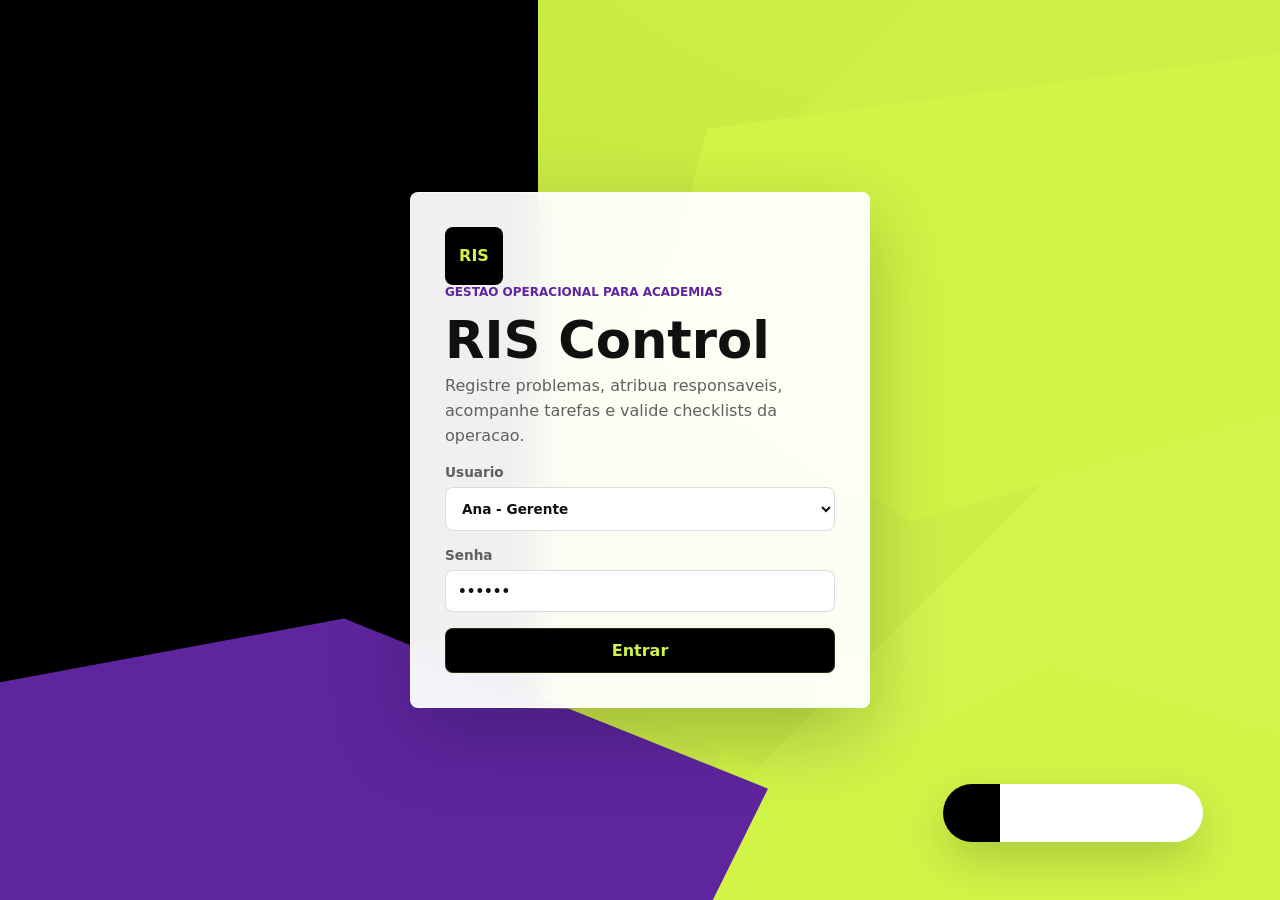
==== ris-control.html @ 6d999259 "Add files via upload" ====
<!doctype html>
<html lang="pt-BR">
  <head>
    <meta charset="utf-8">
    <meta name="viewport" content="width=device-width, initial-scale=1">
    <title>RIS Control | Gestao Operacional</title>
    <link rel="stylesheet" href="ris-control.css">
  </head>
  <body>
    <div id="loginView" class="login-shell">
      <section class="login-panel">
        <div class="brand-mark">RIS</div>
        <p class="eyebrow">Gestao operacional para academias</p>
        <h1>RIS Control</h1>
        <p class="login-copy">Registre problemas, atribua responsaveis, acompanhe tarefas e valide checklists da operacao.</p>

        <form id="loginForm" class="login-form">
          <label>
            Usuario
            <select id="loginUser">
              <option value="ana">Ana - Gerente</option>
              <option value="bruno">Bruno - Professor</option>
              <option value="carla">Carla - Lider Limpeza</option>
              <option value="diego">Diego - Administrador</option>
            </select>
          </label>
          <label>
            Senha
            <input type="password" value="123456" aria-label="Senha">
          </label>
          <button class="primary-action" type="submit">Entrar</button>
        </form>
      </section>
    </div>

    <div id="appView" class="app-shell hidden">
      <aside class="sidebar">
        <div class="side-brand">
          <span class="brand-mark small">RIS</span>
          <div>
            <strong>RIS Control</strong>
            <small>GR8 Operacao</small>
          </div>
        </div>
        <nav class="side-nav" aria-label="Navegacao principal">
          <button class="nav-item active" type="button" data-view="dashboard">Inicio</button>
          <button class="nav-item" type="button" data-view="ris">RIS</button>
          <button class="nav-item" type="button" data-view="tasks">Tarefas</button>
          <button class="nav-item" type="button" data-view="checklists">Checklists</button>
          <button class="nav-item manager-only" type="button" data-view="manager">Gerencia</button>
        </nav>
        <button id="resetDemo" class="ghost-action" type="button">Restaurar demo</button>
      </aside>

      <main class="main-panel">
        <header class="topbar">
          <div>
            <p id="todayLabel" class="eyebrow"></p>
            <h2 id="viewTitle">Inicio</h2>
          </div>
          <div class="topbar-actions">
            <button id="newRisButton" class="primary-action compact" type="button">Novo RIS</button>
            <button id="logoutButton" class="ghost-action compact" type="button">Sair</button>
          </div>
        </header>

        <section id="dashboardView" class="view active-view">
          <div class="metric-grid">
            <article class="metric-card">
              <span>RIS abertos</span>
              <strong id="metricOpenRis">0</strong>
            </article>
            <article class="metric-card danger">
              <span>Atrasados</span>
              <strong id="metricLate">0</strong>
            </article>
            <article class="metric-card">
              <span>Minhas tarefas</span>
              <strong id="metricMyTasks">0</strong>
            </article>
            <article class="metric-card ok">
              <span>Checklists hoje</span>
              <strong id="metricChecklist">0</strong>
            </article>
          </div>

          <div class="content-grid">
            <section class="panel">
              <div class="panel-head">
                <h3>RIS prioritarios</h3>
                <button class="text-action" type="button" data-view-jump="ris">Ver todos</button>
              </div>
              <div id="priorityRisList" class="item-list"></div>
            </section>

            <section class="panel">
              <div class="panel-head">
                <h3>Minhas pendencias</h3>
                <button class="text-action" type="button" data-view-jump="tasks">Ver tarefas</button>
              </div>
              <div id="myTaskList" class="item-list"></div>
            </section>
          </div>
        </section>

        <section id="risView" class="view">
          <div class="toolbar">
            <label>
              Status
              <select id="risStatusFilter">
                <option value="all">Todos</option>
                <option>Reportado</option>
                <option>Em analise</option>
                <option>Aguardando responsavel</option>
                <option>Em execucao</option>
                <option>Solucionado</option>
                <option>Cancelado com justificativa</option>
                <option>Reaberto</option>
              </select>
            </label>
            <label>
              Gravidade
              <select id="risSeverityFilter">
                <option value="all">Todas</option>
                <option>Baixa</option>
                <option>Media</option>
                <option>Alta</option>
                <option>Critica</option>
              </select>
            </label>
          </div>
          <div id="risList" class="record-list"></div>
        </section>

        <section id="tasksView" class="view">
          <div class="toolbar">
            <label>
              Filtro
              <select id="taskFilter">
                <option value="mine">Minhas tarefas</option>
                <option value="open">Abertas</option>
                <option value="late">Atrasadas</option>
                <option value="done">Concluidas</option>
                <option value="all">Todas</option>
              </select>
            </label>
          </div>
          <div id="taskList" class="record-list"></div>
        </section>

        <section id="checklistsView" class="view">
          <div id="checklistList" class="checklist-grid"></div>
        </section>

        <section id="managerView" class="view">
          <div class="content-grid">
            <section class="panel">
              <h3>RIS por status</h3>
              <div id="statusBreakdown" class="breakdown-list"></div>
            </section>
            <section class="panel">
              <h3>Setores com mais problemas</h3>
              <div id="sectorBreakdown" class="breakdown-list"></div>
            </section>
          </div>
          <section class="panel audit-panel">
            <h3>Historico recente</h3>
            <div id="auditList" class="audit-list"></div>
          </section>
        </section>
      </main>
    </div>

    <dialog id="risDialog">
      <form id="risForm" class="dialog-card">
        <div class="dialog-head">
          <div>
            <p class="eyebrow">Registro de Incidencia e Solucao</p>
            <h3>Novo RIS</h3>
          </div>
          <button class="icon-action" type="button" data-close-dialog>x</button>
        </div>
        <label>
          O que aconteceu?
          <input id="risTitle" required maxlength="80" placeholder="Ex.: Esteira 03 fazendo barulho">
        </label>
        <label>
          Descricao
          <textarea id="risDescription" required rows="4" placeholder="Descreva o problema com detalhes"></textarea>
        </label>
        <div class="form-grid">
          <label>
            Local
            <input id="risLocation" required placeholder="Sala de musculacao">
          </label>
          <label>
            Setor
            <select id="risSector">
              <option>Equipamentos</option>
              <option>Recepcao</option>
              <option>Limpeza</option>
              <option>Manutencao</option>
              <option>Comercial</option>
              <option>Professores</option>
            </select>
          </label>
          <label>
            Categoria
            <select id="risCategory">
              <option>Equipamentos</option>
              <option>Limpeza</option>
              <option>Estrutura fisica</option>
              <option>Ar-condicionado</option>
              <option>Iluminacao</option>
              <option>Catraca/acesso</option>
              <option>Atendimento</option>
              <option>Seguranca</option>
              <option>Sistema/software</option>
              <option>Outros</option>
            </select>
          </label>
          <label>
            Gravidade
            <select id="risSeverity">
              <option>Baixa</option>
              <option>Media</option>
              <option>Alta</option>
              <option>Critica</option>
            </select>
          </label>
        </div>
        <label>
          Evidencia
          <input id="risEvidence" type="file" accept="image/*,video/*">
        </label>
        <div class="dialog-actions">
          <button class="ghost-action" type="button" data-close-dialog>Cancelar</button>
          <button class="primary-action" type="submit">Enviar RIS</button>
        </div>
      </form>
    </dialog>

    <dialog id="detailDialog">
      <div class="dialog-card detail-card">
        <div class="dialog-head">
          <div>
            <p id="detailMeta" class="eyebrow"></p>
            <h3 id="detailTitle"></h3>
          </div>
          <button class="icon-action" type="button" data-close-detail>x</button>
        </div>
        <div id="detailBody"></div>
      </div>
    </dialog>

    <script src="ris-control.js"></script>
  </body>
</html>
---- ris-control.css ----
:root {
  --bg: #000000;
  --panel: #ffffff;
  --panel-strong: #f4f6f1;
  --ink: #101010;
  --muted: #606060;
  --line: rgba(96, 96, 96, 0.22);
  --lime: #d1f446;
  --lime-soft: #efffc0;
  --purple: #5f259f;
  --purple-deep: #421773;
  --cool-gray: #606060;
  --dark-gray: #151515;
  --blue: #3e75a8;
  --amber: #b26a00;
  --red: #cf3c3c;
  --green: #d1f446;
  --green-strong: #9dc02b;
  --shadow: 0 28px 80px rgba(0, 0, 0, 0.22);
  font-family: Inter, ui-sans-serif, system-ui, -apple-system, BlinkMacSystemFont, "Segoe UI", sans-serif;
}

* {
  box-sizing: border-box;
}

body {
  margin: 0;
  min-height: 100vh;
  background:
    radial-gradient(1100px 620px at 78% -14%, rgba(209, 244, 70, 0.78), transparent 64%),
    linear-gradient(135deg, #000000 0%, #000000 42%, #606060 42%, #606060 70%, #ffffff 70%);
  color: var(--ink);
  overflow-x: hidden;
}

body::before {
  content: "";
  position: fixed;
  z-index: -1;
  inset: auto -18vw -22vw -10vw;
  height: 44vw;
  min-height: 360px;
  background:
    linear-gradient(115deg, rgba(95, 37, 159, 0.96), rgba(95, 37, 159, 0.96) 48%, rgba(209, 244, 70, 0.9) 48%, rgba(209, 244, 70, 0.9));
  clip-path: polygon(0 38%, 13% 24%, 27% 35%, 43% 12%, 57% 30%, 72% 8%, 88% 22%, 100% 10%, 100% 100%, 0 100%);
  opacity: 0.95;
}

body::after {
  content: "";
  position: fixed;
  z-index: -1;
  top: 42px;
  right: -90px;
  width: min(58vw, 720px);
  height: min(38vw, 480px);
  background: var(--lime);
  clip-path: polygon(8% 18%, 100% 0, 92% 76%, 36% 100%, 0 62%);
  opacity: 0.9;
}

button,
input,
select,
textarea {
  font: inherit;
}

button {
  cursor: pointer;
}

.hidden {
  display: none !important;
}

.login-shell {
  position: relative;
  overflow: hidden;
  min-height: 100vh;
  display: grid;
  place-items: center;
  padding: 24px;
  background:
    linear-gradient(90deg, #000000 0 42%, rgba(209, 244, 70, 0.96) 42% 100%);
}

.login-shell::before {
  content: "";
  position: absolute;
  left: -12vw;
  bottom: -16vw;
  width: 72vw;
  height: 38vw;
  min-height: 320px;
  background: var(--purple);
  clip-path: polygon(0 19%, 54% 0, 100% 35%, 83% 100%, 0 100%);
}

.login-shell::after {
  content: "";
  position: absolute;
  right: 6vw;
  bottom: 58px;
  width: 260px;
  height: 58px;
  border-radius: 999px;
  background: linear-gradient(90deg, #000000 0 22%, #ffffff 22% 100%);
  box-shadow: 0 18px 48px rgba(0, 0, 0, 0.18);
}

.login-panel {
  position: relative;
  z-index: 1;
  width: min(460px, 100%);
  padding: 34px;
  border-radius: 8px;
  border: 1px solid rgba(255, 255, 255, 0.58);
  background: rgba(255, 255, 255, 0.94);
  box-shadow: var(--shadow);
  backdrop-filter: blur(18px);
}

.brand-mark {
  width: 58px;
  height: 58px;
  display: grid;
  place-items: center;
  border-radius: 8px;
  background: #000000;
  color: var(--lime);
  font-weight: 900;
  letter-spacing: 0;
}

.brand-mark.small {
  width: 42px;
  height: 42px;
  font-size: 0.8rem;
}

.eyebrow {
  margin: 0 0 8px;
  color: var(--purple);
  font-size: 0.75rem;
  font-weight: 800;
  letter-spacing: 0;
  text-transform: uppercase;
}

h1,
h2,
h3,
p {
  margin-top: 0;
}

.login-panel h1 {
  margin: 16px 0 8px;
  font-size: clamp(2rem, 7vw, 3.2rem);
  line-height: 1;
}

.login-copy {
  color: var(--muted);
  line-height: 1.55;
}

.login-form,
.dialog-card {
  display: grid;
  gap: 16px;
}

label {
  display: grid;
  gap: 7px;
  color: var(--muted);
  font-size: 0.85rem;
  font-weight: 700;
}

input,
select,
textarea {
  width: 100%;
  border: 1px solid var(--line);
  border-radius: 8px;
  padding: 12px;
  background: #ffffff;
  color: var(--ink);
  outline: none;
}

textarea {
  resize: vertical;
}

input:focus,
select:focus,
textarea:focus {
  border-color: var(--lime);
  box-shadow: 0 0 0 3px rgba(209, 244, 70, 0.35);
}

.primary-action,
.ghost-action,
.text-action,
.icon-action {
  border: 0;
  border-radius: 8px;
  font-weight: 800;
}

.primary-action {
  padding: 13px 18px;
  background: #000000;
  color: var(--lime);
  box-shadow: inset 0 0 0 1px rgba(209, 244, 70, 0.18);
}

.primary-action:hover {
  background: var(--purple);
  color: #ffffff;
}

.ghost-action {
  padding: 12px 14px;
  background: rgba(96, 96, 96, 0.12);
  color: var(--ink);
}

.text-action {
  padding: 8px 0;
  background: transparent;
  color: var(--purple);
}

.icon-action {
  width: 38px;
  height: 38px;
  background: var(--panel-strong);
  color: var(--ink);
  font-size: 1.4rem;
  line-height: 1;
}

.compact {
  padding: 10px 13px;
}

.app-shell {
  position: relative;
  min-height: 100vh;
  display: grid;
  grid-template-columns: 260px 1fr;
  background:
    linear-gradient(90deg, rgba(0, 0, 0, 0.92) 0 260px, rgba(244, 246, 241, 0.86) 260px 100%);
}

.app-shell::before {
  content: "";
  position: fixed;
  top: -130px;
  right: -120px;
  width: 55vw;
  height: 420px;
  pointer-events: none;
  background: var(--lime);
  clip-path: polygon(16% 0, 100% 0, 100% 78%, 72% 100%, 22% 86%, 0 34%);
  opacity: 0.96;
}

.app-shell::after {
  content: "";
  position: fixed;
  left: 210px;
  bottom: -170px;
  width: 52vw;
  height: 340px;
  pointer-events: none;
  background: var(--purple);
  clip-path: polygon(0 24%, 56% 0, 100% 38%, 85% 100%, 0 100%);
  opacity: 0.9;
}

.sidebar {
  z-index: 1;
  position: sticky;
  top: 0;
  height: 100vh;
  padding: 22px;
  border-right: 1px solid rgba(255, 255, 255, 0.12);
  background: #000000;
  color: #ffffff;
  display: flex;
  flex-direction: column;
  gap: 24px;
}

.side-brand {
  display: flex;
  align-items: center;
  gap: 12px;
}

.side-brand strong,
.side-brand small {
  display: block;
}

.side-brand small {
  color: rgba(255, 255, 255, 0.58);
}

.side-nav {
  display: grid;
  gap: 8px;
}

.nav-item {
  min-height: 44px;
  border: 0;
  border-radius: 8px;
  padding: 0 14px;
  text-align: left;
  background: transparent;
  color: rgba(255, 255, 255, 0.66);
  font-weight: 800;
}

.nav-item.active,
.nav-item:hover {
  background: var(--lime);
  color: #000000;
}

#resetDemo {
  margin-top: auto;
}

.main-panel {
  position: relative;
  z-index: 1;
  padding: 24px;
}

.topbar {
  display: flex;
  justify-content: space-between;
  align-items: center;
  gap: 16px;
  margin-bottom: 22px;
  padding: 18px;
  border: 1px solid rgba(255, 255, 255, 0.72);
  border-radius: 8px;
  background: rgba(255, 255, 255, 0.72);
  box-shadow: 0 16px 50px rgba(0, 0, 0, 0.1);
  backdrop-filter: blur(20px);
}

.topbar h2 {
  margin: 0;
  font-size: clamp(1.7rem, 4vw, 2.8rem);
}

.topbar-actions {
  display: flex;
  gap: 10px;
}

.view {
  display: none;
}

.active-view {
  display: block;
}

.metric-grid {
  display: grid;
  grid-template-columns: repeat(4, minmax(0, 1fr));
  gap: 14px;
  margin-bottom: 18px;
}

.metric-card,
.panel,
.record-card,
.checklist-card {
  border: 1px solid var(--line);
  border-radius: 8px;
  background: var(--panel);
  box-shadow: 0 18px 46px rgba(0, 0, 0, 0.12);
}

.metric-card {
  position: relative;
  overflow: hidden;
  padding: 18px;
}

.metric-card::after {
  content: "";
  position: absolute;
  inset: auto -18px -28px auto;
  width: 130px;
  height: 74px;
  background: var(--lime);
  clip-path: polygon(12% 22%, 100% 0, 86% 76%, 26% 100%, 0 64%);
  opacity: 0.86;
}

.metric-card:nth-child(2)::after {
  background: var(--purple);
}

.metric-card:nth-child(3)::after {
  background: var(--cool-gray);
}

.metric-card span {
  display: block;
  color: var(--muted);
  font-size: 0.84rem;
  font-weight: 800;
}

.metric-card strong {
  display: block;
  margin-top: 8px;
  font-size: 2.2rem;
}

.metric-card.danger strong {
  color: var(--red);
}

.metric-card.ok strong {
  color: var(--purple);
}

.content-grid {
  display: grid;
  grid-template-columns: minmax(0, 1fr) minmax(0, 1fr);
  gap: 18px;
}

.panel {
  position: relative;
  overflow: hidden;
  padding: 18px;
}

.panel::before,
.record-card::before,
.checklist-card::before {
  content: "";
  position: absolute;
  top: 0;
  left: 0;
  width: 100%;
  height: 5px;
  background: linear-gradient(90deg, var(--lime), var(--purple), var(--cool-gray));
}

.panel h3 {
  margin-bottom: 12px;
}

.panel-head {
  display: flex;
  justify-content: space-between;
  align-items: center;
  gap: 12px;
  margin-bottom: 12px;
}

.panel-head h3 {
  margin: 0;
}

.item-list,
.record-list,
.audit-list,
.breakdown-list {
  display: grid;
  gap: 12px;
}

.mini-item {
  position: relative;
  overflow: hidden;
  border: 0;
  display: grid;
  gap: 6px;
  padding: 12px;
  border-radius: 8px;
  background: #f7f7f7;
  color: var(--ink);
  text-align: left;
}

.mini-item::before {
  content: "";
  position: absolute;
  inset: 0 auto 0 0;
  width: 5px;
  background: var(--lime);
}

.mini-item strong {
  line-height: 1.25;
}

.mini-item span,
.muted {
  color: var(--muted);
  font-size: 0.86rem;
}

.toolbar {
  display: flex;
  gap: 12px;
  margin-bottom: 16px;
  align-items: end;
  flex-wrap: wrap;
}

.toolbar label {
  min-width: 210px;
}

.record-card {
  position: relative;
  overflow: hidden;
  padding: 16px;
  display: grid;
  gap: 12px;
}

.record-top {
  display: flex;
  justify-content: space-between;
  gap: 14px;
}

.record-top h3 {
  margin-bottom: 4px;
}

.record-actions,
.pill-row,
.dialog-actions {
  display: flex;
  gap: 8px;
  flex-wrap: wrap;
  align-items: center;
}

.pill {
  display: inline-flex;
  align-items: center;
  min-height: 28px;
  border-radius: 999px;
  padding: 4px 10px;
  background: #eeeeee;
  color: var(--muted);
  font-size: 0.78rem;
  font-weight: 900;
}

.pill.red {
  color: var(--red);
  background: #ffe8e8;
}

.pill.amber {
  color: var(--amber);
  background: #fff2db;
}

.pill.blue {
  color: var(--blue);
  background: #e7f2f8;
}

.pill.green {
  color: #000000;
  background: var(--lime);
}

.checklist-grid {
  display: grid;
  grid-template-columns: repeat(3, minmax(0, 1fr));
  gap: 16px;
}

.checklist-card {
  position: relative;
  overflow: hidden;
  padding: 16px;
}

.checklist-card h3 {
  margin-bottom: 8px;
}

.check-item {
  display: flex;
  align-items: flex-start;
  gap: 10px;
  padding: 10px 0;
  border-top: 1px solid var(--line);
}

.check-item input {
  width: 18px;
  height: 18px;
  margin-top: 2px;
  accent-color: var(--purple);
}

.check-progress {
  height: 8px;
  border-radius: 999px;
  background: var(--panel-strong);
  overflow: hidden;
  margin: 12px 0;
}

.check-progress span {
  display: block;
  height: 100%;
  background: linear-gradient(90deg, var(--lime), var(--purple));
}

.audit-entry,
.breakdown-row {
  display: flex;
  justify-content: space-between;
  gap: 12px;
  padding: 12px;
  border-radius: 8px;
  background: #f6f6f6;
}

.audit-entry {
  display: grid;
}

.audit-panel {
  margin-top: 18px;
}

dialog {
  width: min(760px, calc(100% - 24px));
  border: 0;
  border-radius: 8px;
  padding: 0;
  box-shadow: var(--shadow);
}

dialog::backdrop {
  background: rgba(0, 0, 0, 0.72);
}

.dialog-card {
  padding: 20px;
  background: #ffffff;
}

.dialog-head {
  display: flex;
  justify-content: space-between;
  align-items: start;
  gap: 16px;
}

.dialog-head h3 {
  margin: 0;
  font-size: 1.5rem;
}

.form-grid {
  display: grid;
  grid-template-columns: repeat(2, minmax(0, 1fr));
  gap: 12px;
}

.detail-section {
  display: grid;
  gap: 12px;
}

.detail-grid {
  display: grid;
  grid-template-columns: repeat(2, minmax(0, 1fr));
  gap: 12px;
}

.field-box {
  padding: 12px;
  border-radius: 8px;
  background: #f6f6f6;
}

.field-box span {
  display: block;
  margin-bottom: 4px;
  color: var(--muted);
  font-size: 0.78rem;
  font-weight: 900;
  text-transform: uppercase;
}

.empty-state {
  padding: 20px;
  border: 1px dashed var(--line);
  border-radius: 8px;
  color: var(--muted);
  text-align: center;
}

@media (max-width: 980px) {
  .app-shell {
    grid-template-columns: 1fr;
    background: rgba(244, 246, 241, 0.9);
  }

  .sidebar {
    position: static;
    height: auto;
    border-right: 0;
    border-bottom: 1px solid rgba(255, 255, 255, 0.14);
  }

  .side-nav {
    grid-template-columns: repeat(5, minmax(0, 1fr));
  }

  .nav-item {
    text-align: center;
    padding: 0 8px;
  }

  .metric-grid,
  .content-grid,
  .checklist-grid {
    grid-template-columns: repeat(2, minmax(0, 1fr));
  }
}

@media (max-width: 640px) {
  .main-panel,
  .sidebar,
  .login-panel {
    padding: 16px;
  }

  .topbar,
  .record-top {
    align-items: stretch;
    flex-direction: column;
  }

  .topbar-actions {
    width: 100%;
  }

  .topbar-actions button {
    flex: 1;
  }

  .side-nav,
  .metric-grid,
  .content-grid,
  .checklist-grid,
  .form-grid,
  .detail-grid {
    grid-template-columns: 1fr;
  }

  .toolbar label {
    min-width: 100%;
  }
}
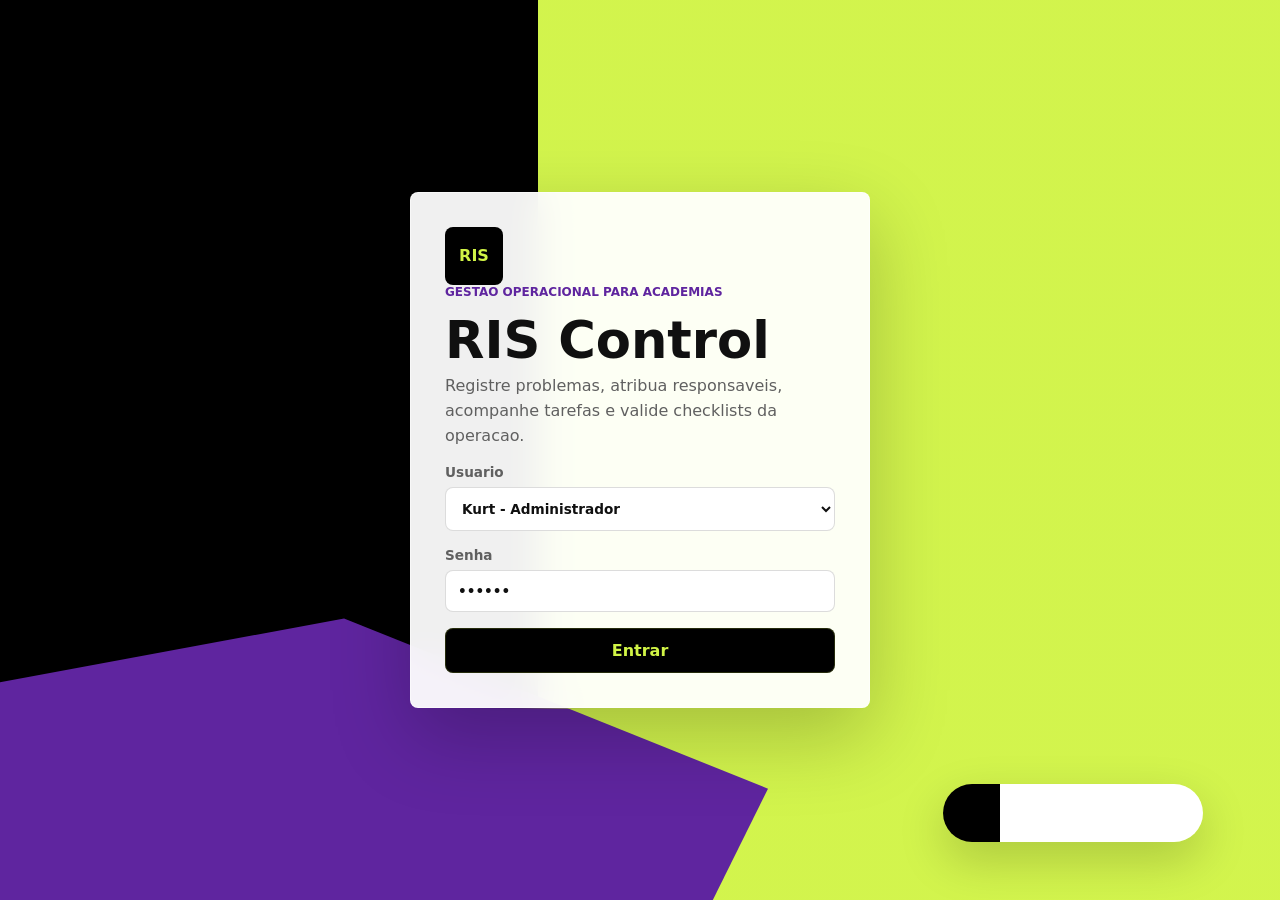
==== commit 2e009aed: "Add files via upload" ====
--- a/ris-control.html
+++ b/ris-control.html
@@ -17,12 +17,7 @@
         <form id="loginForm" class="login-form">
           <label>
             Usuario
-            <select id="loginUser">
-              <option value="ana">Ana - Gerente</option>
-              <option value="bruno">Bruno - Professor</option>
-              <option value="carla">Carla - Lider Limpeza</option>
-              <option value="diego">Diego - Administrador</option>
-            </select>
+            <select id="loginUser"></select>
           </label>
           <label>
             Senha
@@ -34,6 +29,12 @@
     </div>
 
     <div id="appView" class="app-shell hidden">
+      <button id="mobileMenuButton" class="mobile-menu-button" type="button" aria-label="Abrir navegacao" aria-expanded="false">
+        <span></span>
+        <span></span>
+        <span></span>
+      </button>
+      <div id="mobileMenuOverlay" class="mobile-menu-overlay hidden"></div>
       <aside class="sidebar">
         <div class="side-brand">
           <span class="brand-mark small">RIS</span>
@@ -47,9 +48,10 @@
           <button class="nav-item" type="button" data-view="ris">RIS</button>
           <button class="nav-item" type="button" data-view="tasks">Tarefas</button>
           <button class="nav-item" type="button" data-view="checklists">Checklists</button>
+          <button class="nav-item full-only" type="button" data-view="users">Usuarios</button>
           <button class="nav-item manager-only" type="button" data-view="manager">Gerencia</button>
+          <button class="nav-item full-only" type="button" data-view="settings">Ajustes</button>
         </nav>
-        <button id="resetDemo" class="ghost-action" type="button">Restaurar demo</button>
       </aside>
 
       <main class="main-panel">
@@ -59,8 +61,26 @@
             <h2 id="viewTitle">Inicio</h2>
           </div>
           <div class="topbar-actions">
-            <button id="newRisButton" class="primary-action compact" type="button">Novo RIS</button>
-            <button id="logoutButton" class="ghost-action compact" type="button">Sair</button>
+            <div class="action-menu">
+              <button id="quickCreateButton" class="icon-action create-action" type="button" aria-label="Criar novo" aria-expanded="false">+</button>
+              <div id="quickCreateMenu" class="action-menu-list hidden">
+                <button type="button" data-open-ris-form><span>RIS</span><strong>Nova ocorrencia</strong></button>
+                <button class="manager-only" type="button" data-open-task-form><span>Tarefa</span><strong>Nova pendencia</strong></button>
+                <button class="manager-only" type="button" data-open-checklist-form><span>Checklist</span><strong>Nova rotina</strong></button>
+              </div>
+            </div>
+            <div class="profile-menu">
+              <button id="profileButton" class="profile-button" type="button" aria-label="Usuario logado" aria-expanded="false">
+                <span id="profileInitials">--</span>
+              </button>
+              <div id="profileMenu" class="profile-menu-list hidden">
+                <div class="profile-summary">
+                  <strong id="profileName">Usuario</strong>
+                  <span id="profileRole">Perfil</span>
+                </div>
+                <button id="logoutButton" type="button">Sair</button>
+              </div>
+            </div>
           </div>
         </header>
 
@@ -104,7 +124,7 @@
         </section>
 
         <section id="risView" class="view">
-          <div class="toolbar">
+          <div class="toolbar split-toolbar">
             <label>
               Status
               <select id="risStatusFilter">
@@ -133,7 +153,7 @@
         </section>
 
         <section id="tasksView" class="view">
-          <div class="toolbar">
+          <div class="toolbar split-toolbar">
             <label>
               Filtro
               <select id="taskFilter">
@@ -149,7 +169,24 @@
         </section>
 
         <section id="checklistsView" class="view">
+          <div class="toolbar split-toolbar">
+            <div>
+              <p class="eyebrow">Rotina operacional</p>
+              <h3>Checklists</h3>
+            </div>
+          </div>
           <div id="checklistList" class="checklist-grid"></div>
+        </section>
+
+        <section id="usersView" class="view">
+          <div class="toolbar split-toolbar">
+            <div>
+              <p class="eyebrow">Permissao full</p>
+              <h3>Usuarios e permissoes</h3>
+            </div>
+            <button id="newUserButton" class="primary-action compact" type="button">Novo usuario</button>
+          </div>
+          <div id="userList" class="record-list"></div>
         </section>
 
         <section id="managerView" class="view">
@@ -168,6 +205,33 @@
             <div id="auditList" class="audit-list"></div>
           </section>
         </section>
+
+        <section id="settingsView" class="view">
+          <div class="content-grid">
+            <section class="panel settings-panel">
+              <p class="eyebrow">Configuracoes do app</p>
+              <h3>Dados de demonstracao</h3>
+              <p class="muted">Use esta acao apenas quando quiser limpar as alteracoes locais e voltar para a massa demo da academia.</p>
+              <button id="resetDemo" class="ghost-action compact danger-action" type="button">Restaurar dados demo</button>
+            </section>
+            <section class="panel settings-panel">
+              <p class="eyebrow">Permissao</p>
+              <h3>Acesso restrito</h3>
+              <p class="muted">Somente usuarios com permissao full conseguem acessar ajustes, usuarios e configuracoes sensiveis.</p>
+            </section>
+          </div>
+        </section>
+
+        <footer class="app-footer">
+          <div>
+            <strong>RIS Control</strong>
+            <span>Gestao interna GR8 Operacao</span>
+          </div>
+          <div class="footer-meta">
+            <span>Protótipo local</span>
+            <span>v0.1</span>
+          </div>
+        </footer>
       </main>
     </div>
 
@@ -253,6 +317,258 @@
       </div>
     </dialog>
 
+    <dialog id="manageRisDialog">
+      <form id="manageRisForm" class="dialog-card">
+        <input id="manageRisId" type="hidden">
+        <div class="dialog-head">
+          <div>
+            <p class="eyebrow">Gestao da ocorrencia</p>
+            <h3 id="manageRisTitle">Gerenciar RIS</h3>
+          </div>
+          <button class="icon-action" type="button" data-close-manage-ris>x</button>
+        </div>
+        <div class="form-grid">
+          <label>
+            Status
+            <select id="manageRisStatus">
+              <option>Reportado</option>
+              <option>Em analise</option>
+              <option>Aguardando responsavel</option>
+              <option>Em execucao</option>
+              <option>Em tratativa</option>
+              <option>Aguardando retorno</option>
+              <option>Aguardando validacao</option>
+              <option>Solucionado</option>
+              <option>Encerrado sem acao</option>
+              <option>Cancelado com justificativa</option>
+              <option>Reaberto</option>
+            </select>
+          </label>
+          <label>
+            Responsavel
+            <select id="manageRisAssigned"></select>
+          </label>
+          <label>
+            Prazo
+            <input id="manageRisDue" type="datetime-local">
+          </label>
+          <label>
+            Gravidade
+            <select id="manageRisSeverity">
+              <option>Baixa</option>
+              <option>Media</option>
+              <option>Alta</option>
+              <option>Critica</option>
+            </select>
+          </label>
+          <label>
+            Natureza
+            <select id="manageRisNature">
+              <option>Execucao</option>
+              <option>Tratativa</option>
+              <option>Misto</option>
+            </select>
+          </label>
+          <label>
+            Tipo de responsavel
+            <select id="manageRisAssigneeType">
+              <option>Funcionario interno</option>
+              <option>Setor interno</option>
+              <option>Prestador externo</option>
+              <option>Sem executor definido</option>
+            </select>
+          </label>
+        </div>
+        <label>
+          Observacao da gestao
+          <textarea id="manageRisNote" rows="4" placeholder="Descreva a decisao, transferencia, tratativa ou proximo passo"></textarea>
+        </label>
+        <div class="permission-note">
+          Alteracoes de status, responsavel, prazo, gravidade e natureza ficam registradas no historico do RIS.
+        </div>
+        <div class="dialog-actions">
+          <button class="ghost-action" type="button" data-close-manage-ris>Cancelar</button>
+          <button class="primary-action" type="submit">Salvar gestao</button>
+        </div>
+      </form>
+    </dialog>
+
+    <dialog id="userDialog">
+      <form id="userForm" class="dialog-card">
+        <input id="userId" type="hidden">
+        <div class="dialog-head">
+          <div>
+            <p class="eyebrow">Controle de acesso</p>
+            <h3 id="userDialogTitle">Novo usuario</h3>
+          </div>
+          <button class="icon-action" type="button" data-close-user>x</button>
+        </div>
+        <div class="form-grid">
+          <label>
+            Nome
+            <input id="userNameInput" required maxlength="80" placeholder="Nome completo">
+          </label>
+          <label>
+            Usuario de login
+            <input id="userLoginInput" required maxlength="30" placeholder="ex.: marina">
+          </label>
+          <label>
+            Perfil
+            <select id="userRoleInput">
+              <option>Funcionario</option>
+              <option>Lider</option>
+              <option>Gerente</option>
+              <option>Administrador</option>
+            </select>
+          </label>
+          <label>
+            Setor
+            <select id="userSectorInput">
+              <option>Administracao</option>
+              <option>Gerencia</option>
+              <option>Equipamentos</option>
+              <option>Recepcao</option>
+              <option>Limpeza</option>
+              <option>Manutencao</option>
+              <option>Comercial</option>
+              <option>Professores</option>
+            </select>
+          </label>
+          <label>
+            Permissao
+            <select id="userPermissionInput">
+              <option value="basic">Basica - tarefas proprias</option>
+              <option value="sector">Setor - lideranca do setor</option>
+              <option value="manager">Gerencial - visao da unidade</option>
+              <option value="full">Full - usuarios e permissoes</option>
+            </select>
+          </label>
+          <label>
+            Status
+            <select id="userActiveInput">
+              <option value="true">Ativo</option>
+              <option value="false">Inativo</option>
+            </select>
+          </label>
+        </div>
+        <div class="permission-note">
+          Apenas usuarios com permissao <strong>full</strong> podem criar usuarios, editar perfis e alterar permissoes.
+        </div>
+        <div class="dialog-actions">
+          <button class="ghost-action" type="button" data-close-user>Cancelar</button>
+          <button class="primary-action" type="submit">Salvar usuario</button>
+        </div>
+      </form>
+    </dialog>
+
+    <dialog id="taskDialog">
+      <form id="taskForm" class="dialog-card">
+        <div class="dialog-head">
+          <div>
+            <p class="eyebrow">Pendencia operacional</p>
+            <h3>Nova tarefa</h3>
+          </div>
+          <button class="icon-action" type="button" data-close-task>x</button>
+        </div>
+        <label>
+          Titulo
+          <input id="taskTitleInput" required maxlength="90" placeholder="Ex.: Verificar catraca da entrada">
+        </label>
+        <label>
+          Descricao
+          <textarea id="taskDescriptionInput" required rows="4" placeholder="Descreva a acao esperada"></textarea>
+        </label>
+        <div class="form-grid">
+          <label>
+            Responsavel
+            <select id="taskAssignedInput"></select>
+          </label>
+          <label>
+            Setor
+            <select id="taskSectorInput">
+              <option>Equipamentos</option>
+              <option>Recepcao</option>
+              <option>Limpeza</option>
+              <option>Manutencao</option>
+              <option>Comercial</option>
+              <option>Professores</option>
+              <option>Gerencia</option>
+            </select>
+          </label>
+          <label>
+            Prazo
+            <input id="taskDueInput" type="datetime-local" required>
+          </label>
+          <label>
+            Evidencia
+            <select id="taskEvidenceInput">
+              <option value="false">Nao obrigatoria</option>
+              <option value="true">Obrigatoria</option>
+            </select>
+          </label>
+        </div>
+        <div class="dialog-actions">
+          <button class="ghost-action" type="button" data-close-task>Cancelar</button>
+          <button class="primary-action" type="submit">Criar tarefa</button>
+        </div>
+      </form>
+    </dialog>
+
+    <dialog id="checklistDialog">
+      <form id="checklistForm" class="dialog-card">
+        <div class="dialog-head">
+          <div>
+            <p class="eyebrow">Rotina recorrente</p>
+            <h3>Novo checklist</h3>
+          </div>
+          <button class="icon-action" type="button" data-close-checklist>x</button>
+        </div>
+        <div class="form-grid">
+          <label>
+            Nome
+            <input id="checklistTitleInput" required maxlength="90" placeholder="Ex.: Recepcao - Fechamento">
+          </label>
+          <label>
+            Responsavel
+            <select id="checklistAssignedInput"></select>
+          </label>
+          <label>
+            Setor
+            <select id="checklistSectorInput">
+              <option>Recepcao</option>
+              <option>Limpeza</option>
+              <option>Manutencao</option>
+              <option>Comercial</option>
+              <option>Professores</option>
+              <option>Gerencia</option>
+              <option>Equipamentos</option>
+            </select>
+          </label>
+          <label>
+            Tipo
+            <select id="checklistTypeInput">
+              <option>Diario</option>
+              <option>Semanal</option>
+              <option>Mensal</option>
+              <option>Abertura</option>
+              <option>Fechamento</option>
+            </select>
+          </label>
+        </div>
+        <label>
+          Itens do checklist
+          <textarea id="checklistItemsInput" required rows="7" placeholder="Digite um item por linha. Use * no final para exigir evidencia.&#10;Ex.: Limpar banheiro *&#10;Conferir bebedouro"></textarea>
+        </label>
+        <div class="permission-note">
+          Dica: cada linha vira um item. Se terminar com <strong>*</strong>, o item fica marcado como evidencia obrigatoria.
+        </div>
+        <div class="dialog-actions">
+          <button class="ghost-action" type="button" data-close-checklist>Cancelar</button>
+          <button class="primary-action" type="submit">Criar checklist</button>
+        </div>
+      </form>
+    </dialog>
+
     <script src="ris-control.js"></script>
   </body>
 </html>
--- a/ris-control.css
+++ b/ris-control.css
@@ -27,37 +27,17 @@
 body {
   margin: 0;
   min-height: 100vh;
-  background:
-    radial-gradient(1100px 620px at 78% -14%, rgba(209, 244, 70, 0.78), transparent 64%),
-    linear-gradient(135deg, #000000 0%, #000000 42%, #606060 42%, #606060 70%, #ffffff 70%);
+  background: linear-gradient(135deg, #f7f8f5 0%, #eef1ec 56%, #ffffff 100%);
   color: var(--ink);
   overflow-x: hidden;
 }
 
 body::before {
-  content: "";
-  position: fixed;
-  z-index: -1;
-  inset: auto -18vw -22vw -10vw;
-  height: 44vw;
-  min-height: 360px;
-  background:
-    linear-gradient(115deg, rgba(95, 37, 159, 0.96), rgba(95, 37, 159, 0.96) 48%, rgba(209, 244, 70, 0.9) 48%, rgba(209, 244, 70, 0.9));
-  clip-path: polygon(0 38%, 13% 24%, 27% 35%, 43% 12%, 57% 30%, 72% 8%, 88% 22%, 100% 10%, 100% 100%, 0 100%);
-  opacity: 0.95;
+  content: none;
 }
 
 body::after {
-  content: "";
-  position: fixed;
-  z-index: -1;
-  top: 42px;
-  right: -90px;
-  width: min(58vw, 720px);
-  height: min(38vw, 480px);
-  background: var(--lime);
-  clip-path: polygon(8% 18%, 100% 0, 92% 76%, 36% 100%, 0 62%);
-  opacity: 0.9;
+  content: none;
 }
 
 button,
@@ -73,6 +53,11 @@
 
 .hidden {
   display: none !important;
+}
+
+.mobile-menu-button,
+.mobile-menu-overlay {
+  display: none;
 }
 
 .login-shell {
@@ -255,34 +240,15 @@
   min-height: 100vh;
   display: grid;
   grid-template-columns: 260px 1fr;
-  background:
-    linear-gradient(90deg, rgba(0, 0, 0, 0.92) 0 260px, rgba(244, 246, 241, 0.86) 260px 100%);
+  background: linear-gradient(135deg, #f7f8f5 0%, #eef1ec 58%, #ffffff 100%);
 }
 
 .app-shell::before {
-  content: "";
-  position: fixed;
-  top: -130px;
-  right: -120px;
-  width: 55vw;
-  height: 420px;
-  pointer-events: none;
-  background: var(--lime);
-  clip-path: polygon(16% 0, 100% 0, 100% 78%, 72% 100%, 22% 86%, 0 34%);
-  opacity: 0.96;
+  content: none;
 }
 
 .app-shell::after {
-  content: "";
-  position: fixed;
-  left: 210px;
-  bottom: -170px;
-  width: 52vw;
-  height: 340px;
-  pointer-events: none;
-  background: var(--purple);
-  clip-path: polygon(0 24%, 56% 0, 100% 38%, 85% 100%, 0 100%);
-  opacity: 0.9;
+  content: none;
 }
 
 .sidebar {
@@ -336,10 +302,6 @@
   color: #000000;
 }
 
-#resetDemo {
-  margin-top: auto;
-}
-
 .main-panel {
   position: relative;
   z-index: 1;
@@ -347,16 +309,18 @@
 }
 
 .topbar {
+  position: relative;
+  z-index: 50;
   display: flex;
   justify-content: space-between;
   align-items: center;
   gap: 16px;
   margin-bottom: 22px;
   padding: 18px;
-  border: 1px solid rgba(255, 255, 255, 0.72);
-  border-radius: 8px;
-  background: rgba(255, 255, 255, 0.72);
-  box-shadow: 0 16px 50px rgba(0, 0, 0, 0.1);
+  border: 1px solid rgba(96, 96, 96, 0.14);
+  border-radius: 8px;
+  background: rgba(255, 255, 255, 0.86);
+  box-shadow: 0 12px 36px rgba(0, 0, 0, 0.08);
   backdrop-filter: blur(20px);
 }
 
@@ -368,6 +332,7 @@
 .topbar-actions {
   display: flex;
   gap: 10px;
+  align-items: center;
 }
 
 .view {
@@ -376,6 +341,99 @@
 
 .active-view {
   display: block;
+}
+
+.action-menu,
+.profile-menu {
+  position: relative;
+  z-index: 60;
+}
+
+.create-action {
+  background: #000000;
+  color: var(--lime);
+  font-size: 1.25rem;
+  box-shadow: inset 0 0 0 1px rgba(209, 244, 70, 0.3);
+}
+
+.action-menu-list,
+.profile-menu-list {
+  position: absolute;
+  z-index: 100;
+  top: calc(100% + 10px);
+  right: 0;
+  width: 190px;
+  padding: 8px;
+  border: 1px solid var(--line);
+  border-radius: 8px;
+  background: #ffffff;
+  box-shadow: var(--shadow);
+}
+
+.action-menu-list {
+  top: 0;
+  left: calc(100% + 10px);
+  right: auto;
+}
+
+.action-menu-list button,
+.profile-menu-list button {
+  width: 100%;
+  border: 0;
+  border-radius: 8px;
+  padding: 9px 10px;
+  background: transparent;
+  color: var(--ink);
+  text-align: left;
+}
+
+.action-menu-list button:hover,
+.profile-menu-list button:hover {
+  background: var(--lime);
+}
+
+.action-menu-list span,
+.action-menu-list strong {
+  display: block;
+}
+
+.action-menu-list span {
+  margin-bottom: 2px;
+  color: var(--muted);
+  font-size: 0.68rem;
+  font-weight: 900;
+  text-transform: uppercase;
+}
+
+.action-menu-list strong {
+  font-size: 0.86rem;
+}
+
+.profile-button {
+  width: 38px;
+  height: 38px;
+  border: 1px solid rgba(0, 0, 0, 0.08);
+  border-radius: 999px;
+  background: #ffffff;
+  color: var(--purple);
+  font-weight: 900;
+}
+
+.profile-summary {
+  padding: 12px;
+  border-bottom: 1px solid var(--line);
+}
+
+.profile-summary strong,
+.profile-summary span {
+  display: block;
+}
+
+.profile-summary span {
+  margin-top: 4px;
+  color: var(--muted);
+  font-size: 0.82rem;
+  font-weight: 800;
 }
 
 .metric-grid {
@@ -528,6 +586,25 @@
   flex-wrap: wrap;
 }
 
+.split-toolbar {
+  justify-content: space-between;
+  align-items: center;
+  padding: 16px;
+  border: 1px solid rgba(96, 96, 96, 0.14);
+  border-radius: 8px;
+  background: rgba(255, 255, 255, 0.86);
+  box-shadow: 0 12px 36px rgba(0, 0, 0, 0.08);
+  backdrop-filter: blur(20px);
+}
+
+.split-toolbar > label {
+  margin-right: auto;
+}
+
+.split-toolbar h3 {
+  margin: 0;
+}
+
 .toolbar label {
   min-width: 210px;
 }
@@ -538,6 +615,10 @@
   padding: 16px;
   display: grid;
   gap: 12px;
+}
+
+.user-card::before {
+  background: linear-gradient(90deg, var(--purple), var(--lime), var(--cool-gray));
 }
 
 .record-top {
@@ -654,6 +735,17 @@
   margin-top: 18px;
 }
 
+.settings-panel {
+  display: grid;
+  align-content: start;
+  gap: 10px;
+}
+
+.danger-action {
+  justify-self: start;
+  color: var(--red);
+}
+
 dialog {
   width: min(760px, calc(100% - 24px));
   border: 0;
@@ -715,6 +807,97 @@
   text-transform: uppercase;
 }
 
+.timeline-block {
+  padding-top: 12px;
+  border-top: 1px solid var(--line);
+}
+
+.timeline-list {
+  display: grid;
+  gap: 12px;
+}
+
+.timeline-entry {
+  position: relative;
+  display: grid;
+  grid-template-columns: 18px 1fr;
+  gap: 10px;
+}
+
+.timeline-entry:not(:last-child)::after {
+  content: "";
+  position: absolute;
+  left: 8px;
+  top: 20px;
+  bottom: -12px;
+  width: 2px;
+  background: #eeeeee;
+}
+
+.timeline-dot {
+  position: relative;
+  z-index: 1;
+  width: 18px;
+  height: 18px;
+  border: 3px solid #ffffff;
+  border-radius: 999px;
+  background: var(--cool-gray);
+  box-shadow: 0 0 0 1px var(--line);
+}
+
+.timeline-dot.created {
+  background: var(--lime);
+}
+
+.timeline-dot.status_changed,
+.timeline-dot.task_created,
+.timeline-dot.managed {
+  background: var(--purple);
+}
+
+.timeline-dot.management_note {
+  background: #000000;
+}
+
+.timeline-dot.reopened {
+  background: var(--amber);
+}
+
+.timeline-dot.evidence_added {
+  background: var(--blue);
+}
+
+.timeline-entry strong,
+.timeline-entry p,
+.timeline-entry small {
+  display: block;
+}
+
+.timeline-entry p {
+  margin: 4px 0;
+  color: var(--muted);
+  line-height: 1.4;
+}
+
+.timeline-entry small {
+  color: var(--muted);
+  font-size: 0.78rem;
+  font-weight: 800;
+}
+
+.permission-note {
+  padding: 12px;
+  border-radius: 8px;
+  background: #f6f6f6;
+  color: var(--muted);
+  font-size: 0.88rem;
+  line-height: 1.45;
+}
+
+.permission-note strong {
+  color: var(--purple);
+}
+
 .empty-state {
   padding: 20px;
   border: 1px dashed var(--line);
@@ -723,26 +906,96 @@
   text-align: center;
 }
 
+.app-footer {
+  display: flex;
+  justify-content: space-between;
+  align-items: center;
+  gap: 16px;
+  margin-top: 28px;
+  padding: 18px 4px 6px;
+  color: var(--muted);
+  font-size: 0.84rem;
+}
+
+.app-footer strong,
+.app-footer span {
+  display: block;
+}
+
+.app-footer strong {
+  color: var(--ink);
+  font-size: 0.94rem;
+}
+
+.footer-meta {
+  display: flex;
+  gap: 12px;
+  text-align: right;
+}
+
 @media (max-width: 980px) {
   .app-shell {
     grid-template-columns: 1fr;
-    background: rgba(244, 246, 241, 0.9);
+    background: linear-gradient(135deg, #f7f8f5 0%, #eef1ec 58%, #ffffff 100%);
+  }
+
+  .mobile-menu-button {
+    position: fixed;
+    z-index: 120;
+    left: 16px;
+    bottom: 16px;
+    width: 52px;
+    height: 52px;
+    border: 1px solid rgba(209, 244, 70, 0.32);
+    border-radius: 999px;
+    background: #000000;
+    box-shadow: 0 18px 42px rgba(0, 0, 0, 0.28);
+    display: grid;
+    place-content: center;
+    gap: 4px;
+  }
+
+  .mobile-menu-button span {
+    display: block;
+    width: 20px;
+    height: 2px;
+    border-radius: 99px;
+    background: var(--lime);
+  }
+
+  .mobile-menu-overlay {
+    position: fixed;
+    z-index: 90;
+    inset: 0;
+    display: block;
+    background: rgba(0, 0, 0, 0.42);
   }
 
   .sidebar {
-    position: static;
+    position: fixed;
+    z-index: 110;
+    inset: auto 16px 80px 16px;
     height: auto;
-    border-right: 0;
-    border-bottom: 1px solid rgba(255, 255, 255, 0.14);
+    max-height: min(76vh, 560px);
+    overflow-y: auto;
+    border: 1px solid rgba(255, 255, 255, 0.12);
+    border-radius: 8px;
+    box-shadow: var(--shadow);
+    transform: translateY(calc(100% + 100px));
+    transition: transform 180ms ease;
+  }
+
+  .app-shell.mobile-menu-open .sidebar {
+    transform: translateY(0);
   }
 
   .side-nav {
-    grid-template-columns: repeat(5, minmax(0, 1fr));
+    grid-template-columns: 1fr;
   }
 
   .nav-item {
-    text-align: center;
-    padding: 0 8px;
+    text-align: left;
+    padding: 0 14px;
   }
 
   .metric-grid,
@@ -754,23 +1007,35 @@
 
 @media (max-width: 640px) {
   .main-panel,
-  .sidebar,
   .login-panel {
     padding: 16px;
   }
 
   .topbar,
-  .record-top {
+  .record-top,
+  .split-toolbar {
     align-items: stretch;
     flex-direction: column;
   }
 
+  .split-toolbar > button {
+    width: 100%;
+  }
+
   .topbar-actions {
-    width: 100%;
+    width: auto;
+    flex-wrap: nowrap;
   }
 
   .topbar-actions button {
-    flex: 1;
+    flex: initial;
+  }
+
+  .action-menu-list,
+  .profile-menu-list {
+    top: calc(100% + 10px);
+    left: 0;
+    right: auto;
   }
 
   .side-nav,
@@ -785,4 +1050,13 @@
   .toolbar label {
     min-width: 100%;
   }
-}
+
+  .app-footer {
+    align-items: flex-start;
+    flex-direction: column;
+  }
+
+  .footer-meta {
+    text-align: left;
+  }
+}
